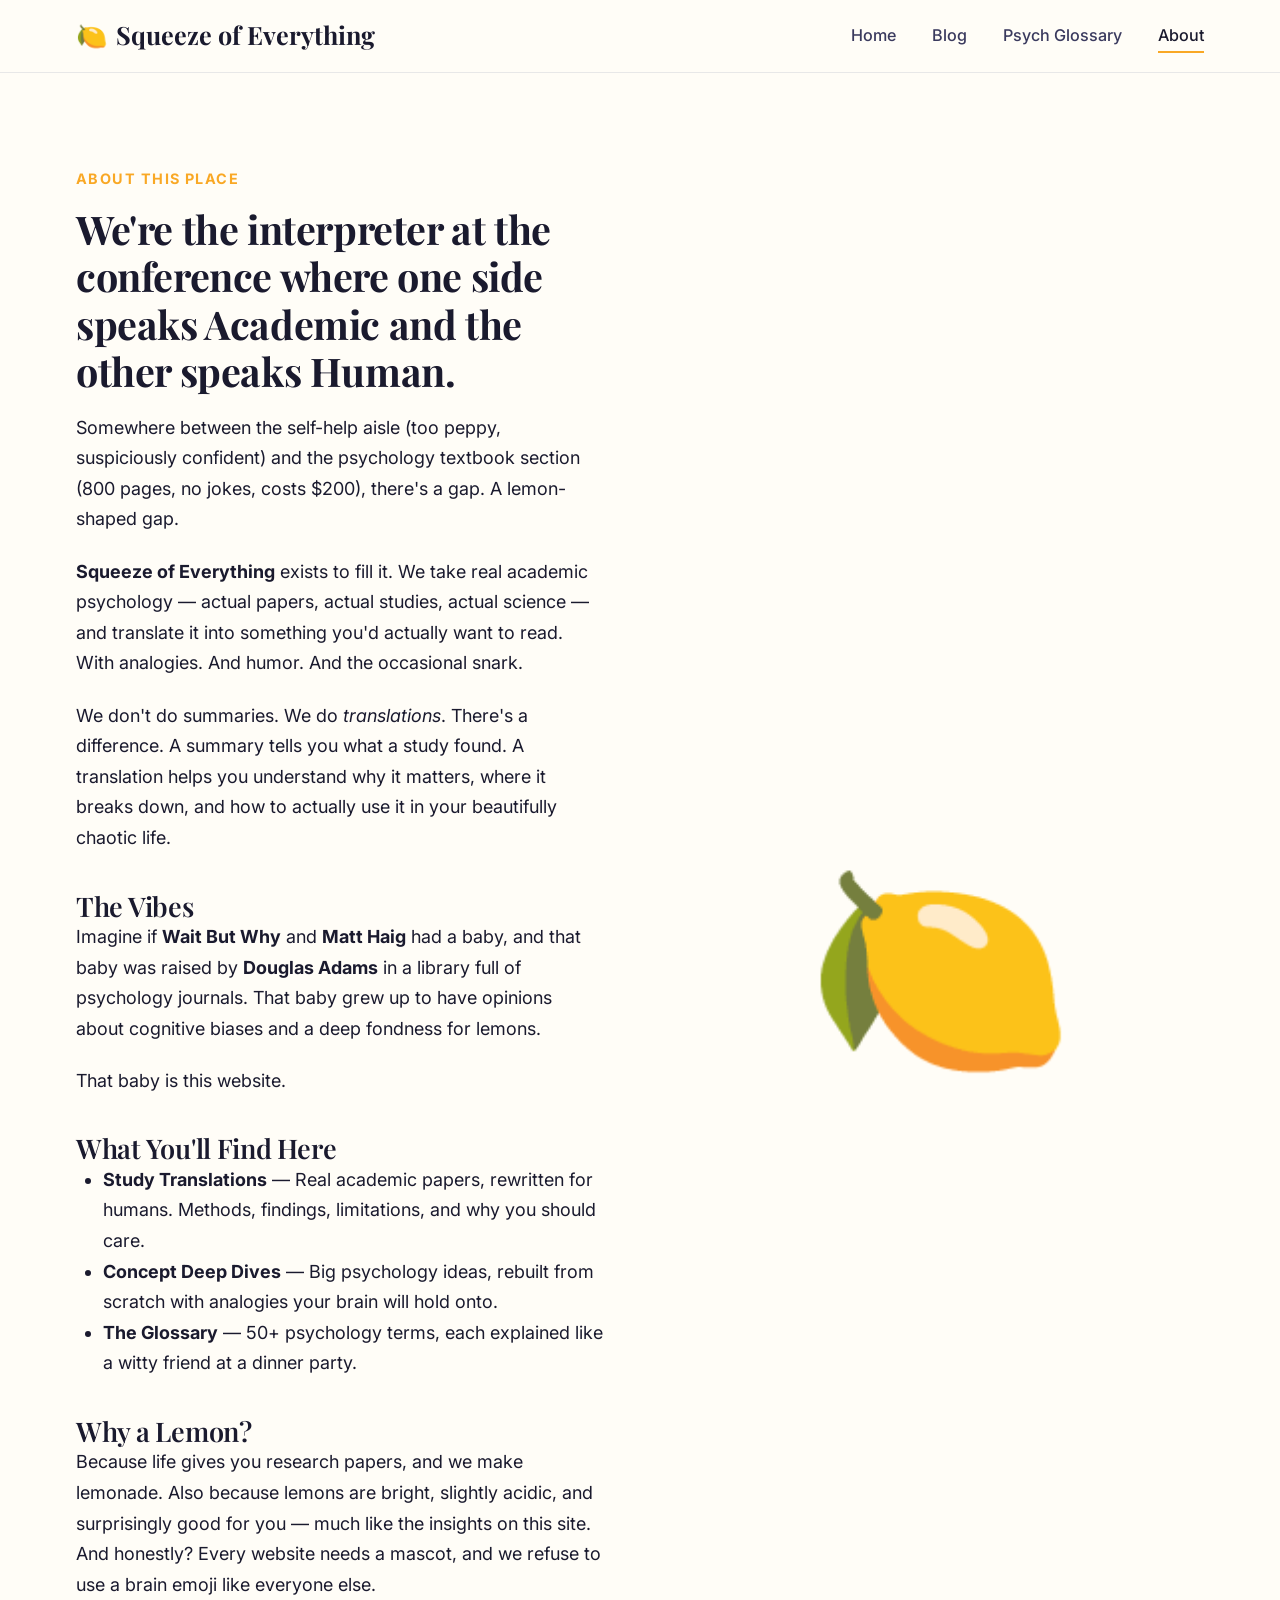
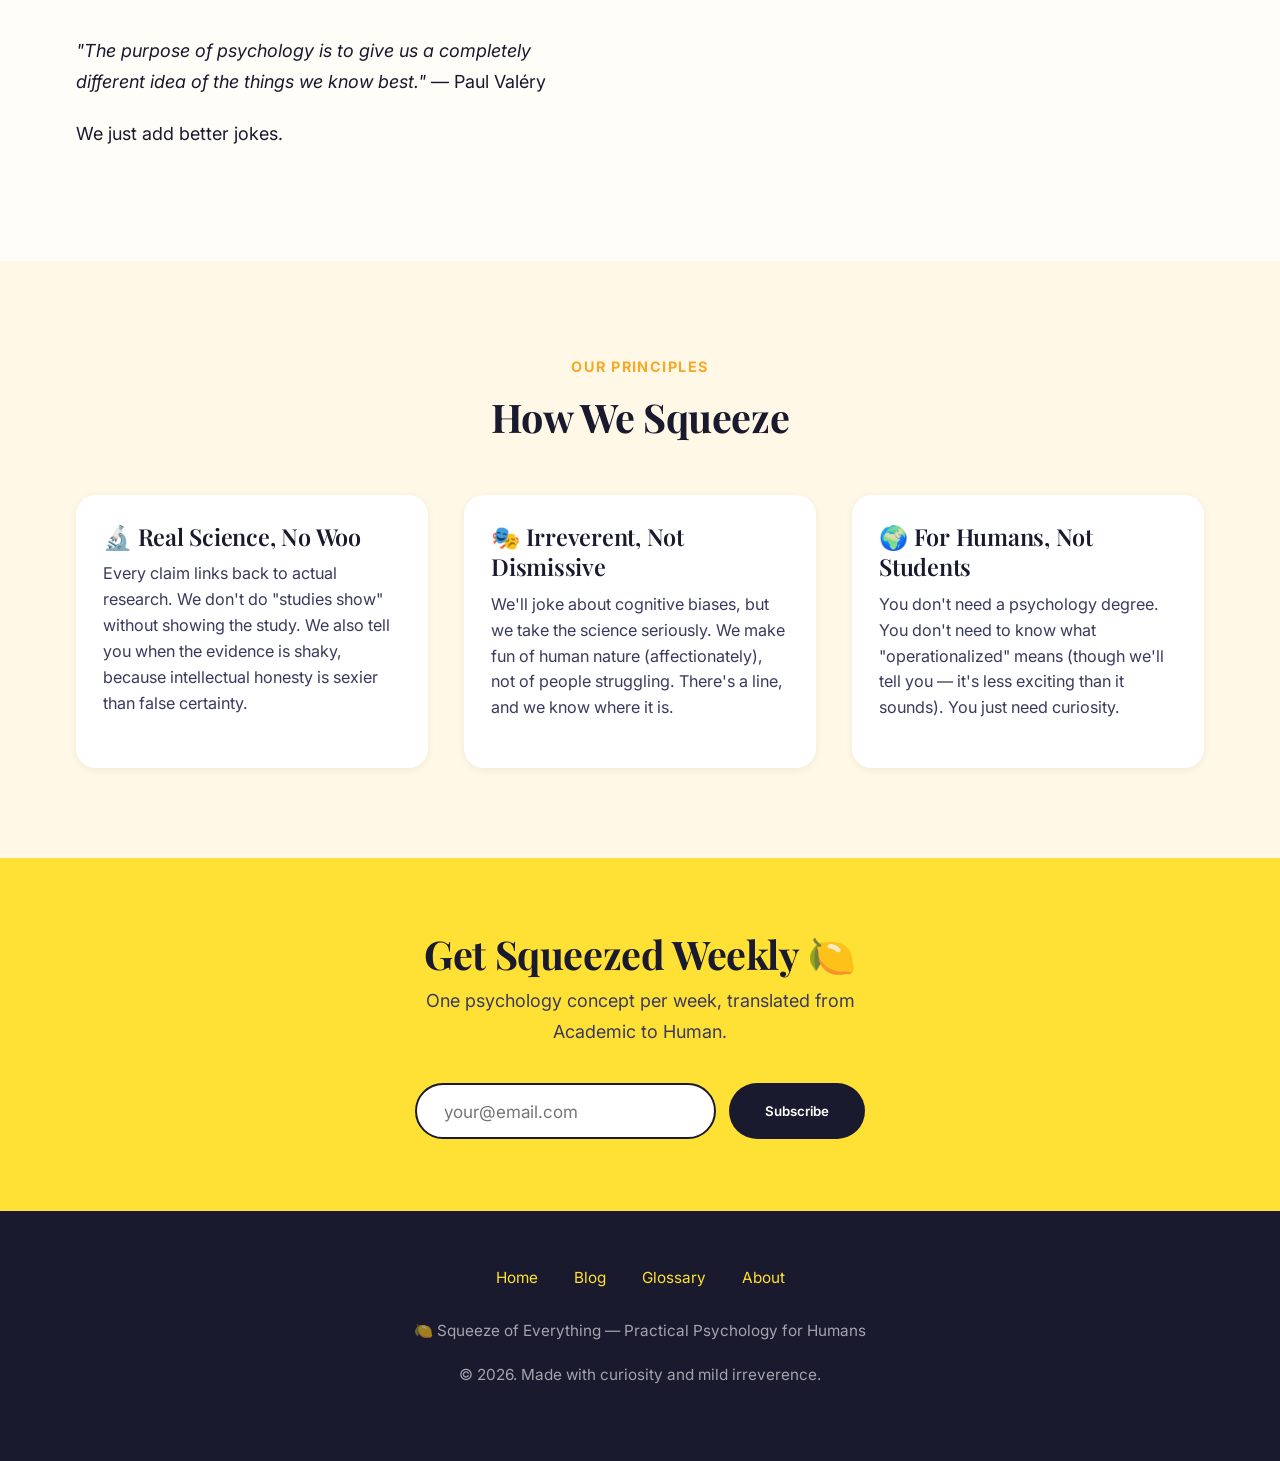
==== about.html @ 8d7f5285 "Initial launch: Squeeze of Everything — Practical Psychology for Humans Complete static website with" ====
<!DOCTYPE html>
<html lang="en">
<head>
  <meta charset="UTF-8">
  <meta name="viewport" content="width=device-width, initial-scale=1.0">
  <title>About — Squeeze of Everything</title>
  <meta name="description" content="What is Squeeze of Everything? A slightly irreverent psychology site for curious humans.">
  <link rel="preconnect" href="https://fonts.googleapis.com">
  <link rel="preconnect" href="https://fonts.gstatic.com" crossorigin>
  <link href="https://fonts.googleapis.com/css2?family=Inter:wght@400;500;600;700&family=Playfair+Display:wght@600;700;800&display=swap" rel="stylesheet">
  <link rel="stylesheet" href="css/style.css">
  <link rel="icon" href="data:image/svg+xml,<svg xmlns=%22http://www.w3.org/2000/svg%22 viewBox=%220 0 100 100%22><text y=%22.9em%22 font-size=%2290%22>🍋</text></svg>">
</head>
<body>

  <!-- Navigation -->
  <nav class="nav">
    <div class="nav__inner">
      <a href="index.html" class="nav__logo">
        <span>🍋</span> Squeeze of Everything
      </a>
      <button class="nav__toggle" aria-label="Toggle menu" aria-expanded="false">
        <span></span><span></span><span></span>
      </button>
      <ul class="nav__links">
        <li><a href="index.html">Home</a></li>
        <li><a href="blog.html">Blog</a></li>
        <li><a href="glossary.html">Psych Glossary</a></li>
        <li><a href="about.html" class="active">About</a></li>
      </ul>
    </div>
  </nav>

  <!-- About -->
  <section class="section">
    <div class="container">
      <div class="about__content">
        <div class="about__text">
          <span class="section__label">About This Place</span>
          <h2>We're the interpreter at the conference where one side speaks Academic and the other speaks Human.</h2>
          <p>Somewhere between the self-help aisle (too peppy, suspiciously confident) and the psychology textbook section (800 pages, no jokes, costs $200), there's a gap. A lemon-shaped gap.</p>
          <p><strong>Squeeze of Everything</strong> exists to fill it. We take real academic psychology — actual papers, actual studies, actual science — and translate it into something you'd actually want to read. With analogies. And humor. And the occasional snark.</p>
          <p>We don't do summaries. We do <em>translations</em>. There's a difference. A summary tells you what a study found. A translation helps you understand why it matters, where it breaks down, and how to actually use it in your beautifully chaotic life.</p>

          <h3 style="margin-top: 2rem;">The Vibes</h3>
          <p>Imagine if <strong>Wait But Why</strong> and <strong>Matt Haig</strong> had a baby, and that baby was raised by <strong>Douglas Adams</strong> in a library full of psychology journals. That baby grew up to have opinions about cognitive biases and a deep fondness for lemons.</p>
          <p>That baby is this website.</p>

          <h3 style="margin-top: 2rem;">What You'll Find Here</h3>
          <ul style="margin-left: 1.5rem; margin-bottom: 1.5rem;">
            <li><strong>Study Translations</strong> — Real academic papers, rewritten for humans. Methods, findings, limitations, and why you should care.</li>
            <li><strong>Concept Deep Dives</strong> — Big psychology ideas, rebuilt from scratch with analogies your brain will hold onto.</li>
            <li><strong>The Glossary</strong> — 50+ psychology terms, each explained like a witty friend at a dinner party.</li>
          </ul>

          <h3 style="margin-top: 2rem;">Why a Lemon?</h3>
          <p>Because life gives you research papers, and we make lemonade. Also because lemons are bright, slightly acidic, and surprisingly good for you — much like the insights on this site. And honestly? Every website needs a mascot, and we refuse to use a brain emoji like everyone else.</p>

          <p style="margin-top: 2rem;"><em>"The purpose of psychology is to give us a completely different idea of the things we know best."</em> — Paul Valéry</p>
          <p>We just add better jokes.</p>
        </div>
        <div class="about__visual">
          <div class="about__lemon-big">🍋</div>
        </div>
      </div>
    </div>
  </section>

  <!-- Values -->
  <section class="section section--alt">
    <div class="container">
      <div class="section__header">
        <span class="section__label">Our Principles</span>
        <h2>How We Squeeze</h2>
      </div>
      <div class="card-grid">
        <div class="blog-card">
          <div class="blog-card__body">
            <h3 class="blog-card__title">🔬 Real Science, No Woo</h3>
            <p class="blog-card__excerpt">Every claim links back to actual research. We don't do "studies show" without showing the study. We also tell you when the evidence is shaky, because intellectual honesty is sexier than false certainty.</p>
          </div>
        </div>
        <div class="blog-card">
          <div class="blog-card__body">
            <h3 class="blog-card__title">🎭 Irreverent, Not Dismissive</h3>
            <p class="blog-card__excerpt">We'll joke about cognitive biases, but we take the science seriously. We make fun of human nature (affectionately), not of people struggling. There's a line, and we know where it is.</p>
          </div>
        </div>
        <div class="blog-card">
          <div class="blog-card__body">
            <h3 class="blog-card__title">🌍 For Humans, Not Students</h3>
            <p class="blog-card__excerpt">You don't need a psychology degree. You don't need to know what "operationalized" means (though we'll tell you — it's less exciting than it sounds). You just need curiosity.</p>
          </div>
        </div>
      </div>
    </div>
  </section>

  <!-- Newsletter -->
  <section class="newsletter">
    <div class="container">
      <h2>Get Squeezed Weekly 🍋</h2>
      <p>One psychology concept per week, translated from Academic to Human.</p>
      <form class="newsletter__form">
        <input type="email" class="newsletter__input" placeholder="your@email.com" required>
        <button type="submit" class="newsletter__btn">Subscribe</button>
      </form>
    </div>
  </section>

  <!-- Footer -->
  <footer class="footer">
    <div class="container">
      <ul class="footer__links">
        <li><a href="index.html">Home</a></li>
        <li><a href="blog.html">Blog</a></li>
        <li><a href="glossary.html">Glossary</a></li>
        <li><a href="about.html">About</a></li>
      </ul>
      <p>🍋 Squeeze of Everything — Practical Psychology for Humans</p>
      <p style="margin-top: 0.5rem;">© 2026. Made with curiosity and mild irreverence.</p>
    </div>
  </footer>

  <script src="js/main.js"></script>
</body>
</html>
---- css/style.css ----
/* ============================================
   SOE Website — Practical Psychology for Humans
   ============================================ */

/* --- Reset & Base --- */
*, *::before, *::after {
  box-sizing: border-box;
  margin: 0;
  padding: 0;
}

:root {
  --lemon: #FFE135;
  --lemon-light: #FFF9C4;
  --lemon-dark: #F9A825;
  --ink: #1a1a2e;
  --ink-light: #3a3a5e;
  --paper: #FFFDF7;
  --paper-alt: #FFF8E7;
  --accent: #FF6B6B;
  --accent-teal: #2EC4B6;
  --gray-100: #f7f7f7;
  --gray-200: #e8e8e8;
  --gray-400: #999;
  --gray-600: #666;
  --radius: 12px;
  --radius-lg: 20px;
  --shadow-sm: 0 2px 8px rgba(0,0,0,0.06);
  --shadow-md: 0 4px 20px rgba(0,0,0,0.08);
  --shadow-lg: 0 8px 40px rgba(0,0,0,0.12);
  --font-main: 'Inter', -apple-system, BlinkMacSystemFont, 'Segoe UI', sans-serif;
  --font-display: 'Playfair Display', Georgia, serif;
  --font-mono: 'JetBrains Mono', 'Fira Code', monospace;
  --max-width: 1200px;
  --max-width-narrow: 780px;
}

html {
  scroll-behavior: smooth;
  font-size: 18px;
}

body {
  font-family: var(--font-main);
  background: var(--paper);
  color: var(--ink);
  line-height: 1.7;
  -webkit-font-smoothing: antialiased;
}

a {
  color: var(--ink);
  text-decoration: none;
  transition: color 0.2s;
}

img { max-width: 100%; display: block; }

/* --- Typography --- */
h1, h2, h3, h4 {
  font-family: var(--font-display);
  line-height: 1.2;
  letter-spacing: -0.01em;
}

h1 { font-size: 3rem; font-weight: 700; }
h2 { font-size: 2.2rem; font-weight: 700; }
h3 { font-size: 1.5rem; font-weight: 600; }
h4 { font-size: 1.15rem; font-weight: 600; }

p { margin-bottom: 1.2em; }

/* --- Utility --- */
.container {
  max-width: var(--max-width);
  margin: 0 auto;
  padding: 0 2rem;
}

.container--narrow {
  max-width: var(--max-width-narrow);
  margin: 0 auto;
  padding: 0 2rem;
}

.sr-only {
  position: absolute; width: 1px; height: 1px;
  padding: 0; margin: -1px; overflow: hidden;
  clip: rect(0,0,0,0); border: 0;
}

/* --- Navigation --- */
.nav {
  position: sticky;
  top: 0;
  z-index: 100;
  background: rgba(255, 253, 247, 0.92);
  backdrop-filter: blur(12px);
  -webkit-backdrop-filter: blur(12px);
  border-bottom: 1px solid var(--gray-200);
  padding: 0.8rem 0;
}

.nav__inner {
  display: flex;
  align-items: center;
  justify-content: space-between;
  max-width: var(--max-width);
  margin: 0 auto;
  padding: 0 2rem;
}

.nav__logo {
  display: flex;
  align-items: center;
  gap: 0.5rem;
  font-family: var(--font-display);
  font-size: 1.4rem;
  font-weight: 700;
  color: var(--ink);
}

.nav__logo svg {
  width: 36px;
  height: 36px;
}

.nav__links {
  display: flex;
  gap: 2rem;
  list-style: none;
  align-items: center;
}

.nav__links a {
  font-size: 0.9rem;
  font-weight: 500;
  color: var(--ink-light);
  position: relative;
  padding: 0.3rem 0;
}

.nav__links a:hover,
.nav__links a.active {
  color: var(--ink);
}

.nav__links a::after {
  content: '';
  position: absolute;
  bottom: -2px;
  left: 0;
  width: 0;
  height: 2px;
  background: var(--lemon-dark);
  transition: width 0.3s;
}

.nav__links a:hover::after,
.nav__links a.active::after {
  width: 100%;
}

/* Mobile nav */
.nav__toggle {
  display: none;
  background: none;
  border: none;
  cursor: pointer;
  padding: 0.5rem;
}

.nav__toggle span {
  display: block;
  width: 24px;
  height: 2px;
  background: var(--ink);
  margin: 5px 0;
  transition: 0.3s;
}

@media (max-width: 768px) {
  .nav__toggle { display: block; }
  .nav__links {
    display: none;
    position: absolute;
    top: 100%;
    left: 0;
    right: 0;
    flex-direction: column;
    background: var(--paper);
    padding: 1.5rem 2rem;
    gap: 1rem;
    border-bottom: 1px solid var(--gray-200);
    box-shadow: var(--shadow-md);
  }
  .nav__links.open { display: flex; }
}

/* --- Hero --- */
.hero {
  padding: 6rem 0 4rem;
  text-align: center;
  position: relative;
  overflow: hidden;
}

.hero::before {
  content: '';
  position: absolute;
  top: -50%;
  left: -20%;
  width: 140%;
  height: 200%;
  background: radial-gradient(ellipse at center top, var(--lemon-light) 0%, transparent 60%);
  z-index: -1;
}

.hero__lemon {
  font-size: 5rem;
  margin-bottom: 1.5rem;
  display: inline-block;
  animation: float 3s ease-in-out infinite;
}

@keyframes float {
  0%, 100% { transform: translateY(0) rotate(0deg); }
  50% { transform: translateY(-10px) rotate(3deg); }
}

.hero__title {
  font-size: 3.5rem;
  margin-bottom: 1rem;
  background: linear-gradient(135deg, var(--ink) 0%, var(--ink-light) 100%);
  -webkit-background-clip: text;
  -webkit-text-fill-color: transparent;
  background-clip: text;
}

.hero__subtitle {
  font-size: 1.25rem;
  color: var(--ink-light);
  max-width: 600px;
  margin: 0 auto 2.5rem;
  font-weight: 400;
}

.hero__cta {
  display: inline-flex;
  gap: 1rem;
  flex-wrap: wrap;
  justify-content: center;
}

/* --- Buttons --- */
.btn {
  display: inline-flex;
  align-items: center;
  gap: 0.5rem;
  padding: 0.85rem 2rem;
  border-radius: 50px;
  font-family: var(--font-main);
  font-size: 0.95rem;
  font-weight: 600;
  border: none;
  cursor: pointer;
  transition: all 0.3s;
}

.btn--primary {
  background: var(--lemon);
  color: var(--ink);
  box-shadow: 0 4px 14px rgba(255, 225, 53, 0.4);
}

.btn--primary:hover {
  background: var(--lemon-dark);
  transform: translateY(-2px);
  box-shadow: 0 6px 20px rgba(255, 225, 53, 0.5);
}

.btn--secondary {
  background: transparent;
  color: var(--ink);
  border: 2px solid var(--gray-200);
}

.btn--secondary:hover {
  border-color: var(--ink);
  transform: translateY(-2px);
}

/* --- Section --- */
.section {
  padding: 5rem 0;
}

.section--alt {
  background: var(--paper-alt);
}

.section__header {
  text-align: center;
  margin-bottom: 3rem;
}

.section__header h2 {
  margin-bottom: 0.75rem;
}

.section__header p {
  color: var(--ink-light);
  font-size: 1.1rem;
  max-width: 550px;
  margin: 0 auto;
}

.section__label {
  display: inline-block;
  font-size: 0.8rem;
  font-weight: 700;
  text-transform: uppercase;
  letter-spacing: 0.1em;
  color: var(--lemon-dark);
  margin-bottom: 0.75rem;
}

/* --- Card Grid --- */
.card-grid {
  display: grid;
  grid-template-columns: repeat(auto-fill, minmax(340px, 1fr));
  gap: 2rem;
}

@media (max-width: 768px) {
  .card-grid {
    grid-template-columns: 1fr;
  }
}

/* --- Blog Card --- */
.blog-card {
  background: white;
  border-radius: var(--radius-lg);
  overflow: hidden;
  box-shadow: var(--shadow-sm);
  transition: all 0.3s;
  display: flex;
  flex-direction: column;
}

.blog-card:hover {
  transform: translateY(-4px);
  box-shadow: var(--shadow-lg);
}

.blog-card__img {
  height: 200px;
  background-size: cover;
  background-position: center;
  position: relative;
}

.blog-card__tag {
  position: absolute;
  top: 1rem;
  left: 1rem;
  background: var(--lemon);
  color: var(--ink);
  padding: 0.3rem 0.8rem;
  border-radius: 50px;
  font-size: 0.75rem;
  font-weight: 700;
  text-transform: uppercase;
  letter-spacing: 0.05em;
}

.blog-card__body {
  padding: 1.5rem;
  flex: 1;
  display: flex;
  flex-direction: column;
}

.blog-card__title {
  font-family: var(--font-display);
  font-size: 1.3rem;
  margin-bottom: 0.5rem;
  line-height: 1.3;
}

.blog-card__excerpt {
  color: var(--ink-light);
  font-size: 0.9rem;
  line-height: 1.6;
  flex: 1;
}

.blog-card__meta {
  display: flex;
  align-items: center;
  gap: 1rem;
  margin-top: 1rem;
  padding-top: 1rem;
  border-top: 1px solid var(--gray-200);
  font-size: 0.8rem;
  color: var(--gray-400);
}

/* --- Blog Post (Full Article) --- */
.article {
  padding: 4rem 0;
}

.article__header {
  text-align: center;
  margin-bottom: 3rem;
  padding-bottom: 2rem;
  border-bottom: 1px solid var(--gray-200);
}

.article__tag {
  display: inline-block;
  background: var(--lemon);
  color: var(--ink);
  padding: 0.3rem 1rem;
  border-radius: 50px;
  font-size: 0.8rem;
  font-weight: 700;
  text-transform: uppercase;
  letter-spacing: 0.05em;
  margin-bottom: 1.5rem;
}

.article__title {
  font-size: 2.8rem;
  margin-bottom: 1rem;
  max-width: 700px;
  margin-left: auto;
  margin-right: auto;
}

.article__subtitle {
  font-size: 1.2rem;
  color: var(--ink-light);
  max-width: 600px;
  margin: 0 auto 1.5rem;
}

.article__meta {
  font-size: 0.85rem;
  color: var(--gray-400);
}

.article__content {
  font-size: 1.05rem;
  line-height: 1.8;
}

.article__content h2 {
  margin: 2.5rem 0 1rem;
  font-size: 1.8rem;
}

.article__content h3 {
  margin: 2rem 0 0.75rem;
  font-size: 1.3rem;
}

.article__content blockquote {
  border-left: 4px solid var(--lemon);
  padding: 1rem 1.5rem;
  margin: 1.5rem 0;
  background: var(--lemon-light);
  border-radius: 0 var(--radius) var(--radius) 0;
  font-style: italic;
  color: var(--ink-light);
}

.article__content ul, .article__content ol {
  margin: 1rem 0 1.5rem 1.5rem;
}

.article__content li {
  margin-bottom: 0.5rem;
}

.article__content .callout {
  background: var(--paper-alt);
  border: 1px solid var(--gray-200);
  border-radius: var(--radius);
  padding: 1.5rem;
  margin: 2rem 0;
}

.article__content .callout--study {
  border-left: 4px solid var(--accent-teal);
}

.article__content .callout--snarky {
  border-left: 4px solid var(--accent);
}

.article__content .callout__label {
  font-weight: 700;
  font-size: 0.8rem;
  text-transform: uppercase;
  letter-spacing: 0.08em;
  margin-bottom: 0.5rem;
  color: var(--accent-teal);
}

.article__content .callout--snarky .callout__label {
  color: var(--accent);
}

.article__content code {
  font-family: var(--font-mono);
  background: var(--gray-100);
  padding: 0.15em 0.4em;
  border-radius: 4px;
  font-size: 0.88em;
}

/* --- Glossary --- */
.glossary__search {
  max-width: 500px;
  margin: 0 auto 2rem;
}

.glossary__input {
  width: 100%;
  padding: 1rem 1.5rem;
  border: 2px solid var(--gray-200);
  border-radius: 50px;
  font-family: var(--font-main);
  font-size: 1rem;
  background: white;
  transition: border-color 0.3s;
  outline: none;
}

.glossary__input:focus {
  border-color: var(--lemon-dark);
}

.glossary__filter-bar {
  display: flex;
  justify-content: center;
  flex-wrap: wrap;
  gap: 0.5rem;
  margin-bottom: 3rem;
}

.glossary__filter-btn {
  padding: 0.5rem 1.2rem;
  border: 1px solid var(--gray-200);
  border-radius: 50px;
  background: white;
  font-family: var(--font-main);
  font-size: 0.85rem;
  cursor: pointer;
  transition: all 0.2s;
}

.glossary__filter-btn:hover,
.glossary__filter-btn.active {
  background: var(--lemon);
  border-color: var(--lemon);
  color: var(--ink);
}

.glossary__grid {
  display: grid;
  grid-template-columns: repeat(auto-fill, minmax(300px, 1fr));
  gap: 1.5rem;
}

.glossary-card {
  background: white;
  border-radius: var(--radius);
  padding: 1.5rem;
  box-shadow: var(--shadow-sm);
  transition: all 0.3s;
  border-left: 4px solid var(--lemon);
}

.glossary-card:hover {
  box-shadow: var(--shadow-md);
  transform: translateY(-2px);
}

.glossary-card__term {
  font-family: var(--font-display);
  font-size: 1.15rem;
  font-weight: 700;
  margin-bottom: 0.3rem;
}

.glossary-card__aka {
  font-size: 0.8rem;
  color: var(--gray-400);
  font-style: italic;
  margin-bottom: 0.5rem;
}

.glossary-card__def {
  font-size: 0.9rem;
  color: var(--ink-light);
  line-height: 1.5;
  margin-bottom: 0.75rem;
}

.glossary-card__tags {
  display: flex;
  flex-wrap: wrap;
  gap: 0.4rem;
  margin-bottom: 0.75rem;
}

.glossary-card__tag {
  font-size: 0.7rem;
  padding: 0.2rem 0.6rem;
  border-radius: 50px;
  background: var(--lemon-light);
  color: var(--ink-light);
  font-weight: 600;
}

.glossary-card__link {
  font-size: 0.85rem;
  font-weight: 600;
  color: var(--lemon-dark);
  display: inline-flex;
  align-items: center;
  gap: 0.3rem;
}

.glossary-card__link:hover {
  color: var(--ink);
}

/* --- About Section --- */
.about__content {
  display: grid;
  grid-template-columns: 1fr 1fr;
  gap: 4rem;
  align-items: center;
}

.about__text h2 {
  margin-bottom: 1rem;
}

.about__visual {
  display: flex;
  justify-content: center;
  align-items: center;
}

.about__lemon-big {
  font-size: 12rem;
  animation: float 4s ease-in-out infinite;
}

@media (max-width: 768px) {
  .about__content {
    grid-template-columns: 1fr;
    gap: 2rem;
    text-align: center;
  }
  .about__lemon-big { font-size: 8rem; }
}

/* --- Featured / Highlight Strip --- */
.highlight-strip {
  background: var(--ink);
  color: white;
  padding: 3rem 0;
  text-align: center;
}

.highlight-strip h2 {
  color: var(--lemon);
  margin-bottom: 0.5rem;
}

.highlight-strip p {
  color: rgba(255,255,255,0.7);
  max-width: 500px;
  margin: 0 auto;
}

/* --- Newsletter --- */
.newsletter {
  background: var(--lemon);
  padding: 4rem 0;
  text-align: center;
  border-radius: 0;
}

.newsletter h2 {
  margin-bottom: 0.5rem;
}

.newsletter p {
  color: var(--ink-light);
  margin-bottom: 2rem;
  max-width: 450px;
  margin-left: auto;
  margin-right: auto;
}

.newsletter__form {
  display: flex;
  gap: 0.75rem;
  max-width: 450px;
  margin: 0 auto;
  flex-wrap: wrap;
  justify-content: center;
}

.newsletter__input {
  flex: 1;
  min-width: 200px;
  padding: 0.85rem 1.5rem;
  border: 2px solid var(--ink);
  border-radius: 50px;
  font-family: var(--font-main);
  font-size: 0.95rem;
  background: white;
  outline: none;
}

.newsletter__input:focus {
  box-shadow: 0 0 0 3px rgba(26, 26, 46, 0.2);
}

.newsletter__btn {
  padding: 0.85rem 2rem;
  background: var(--ink);
  color: white;
  border: none;
  border-radius: 50px;
  font-family: var(--font-main);
  font-weight: 600;
  cursor: pointer;
  transition: 0.3s;
}

.newsletter__btn:hover {
  background: var(--ink-light);
}

/* --- Footer --- */
.footer {
  background: var(--ink);
  color: rgba(255,255,255,0.6);
  padding: 3rem 0;
  text-align: center;
  font-size: 0.85rem;
}

.footer a {
  color: var(--lemon);
}

.footer a:hover {
  color: white;
}

.footer__links {
  display: flex;
  justify-content: center;
  gap: 2rem;
  list-style: none;
  margin-bottom: 1.5rem;
}

/* --- Reading Time Badge --- */
.reading-time {
  display: inline-flex;
  align-items: center;
  gap: 0.3rem;
  font-size: 0.8rem;
  color: var(--gray-400);
}

/* --- Back Link --- */
.back-link {
  display: inline-flex;
  align-items: center;
  gap: 0.4rem;
  font-size: 0.9rem;
  color: var(--ink-light);
  margin-bottom: 2rem;
  font-weight: 500;
}

.back-link:hover { color: var(--ink); }

/* --- Responsive typography --- */
@media (max-width: 768px) {
  html { font-size: 16px; }
  h1 { font-size: 2.2rem; }
  .hero__title { font-size: 2.5rem; }
  .article__title { font-size: 2rem; }
  .hero { padding: 4rem 0 3rem; }
  .section { padding: 3rem 0; }
}

/* --- Transition for page loads --- */
.fade-in {
  animation: fadeIn 0.5s ease-in;
}

@keyframes fadeIn {
  from { opacity: 0; transform: translateY(10px); }
  to { opacity: 1; transform: translateY(0); }
}
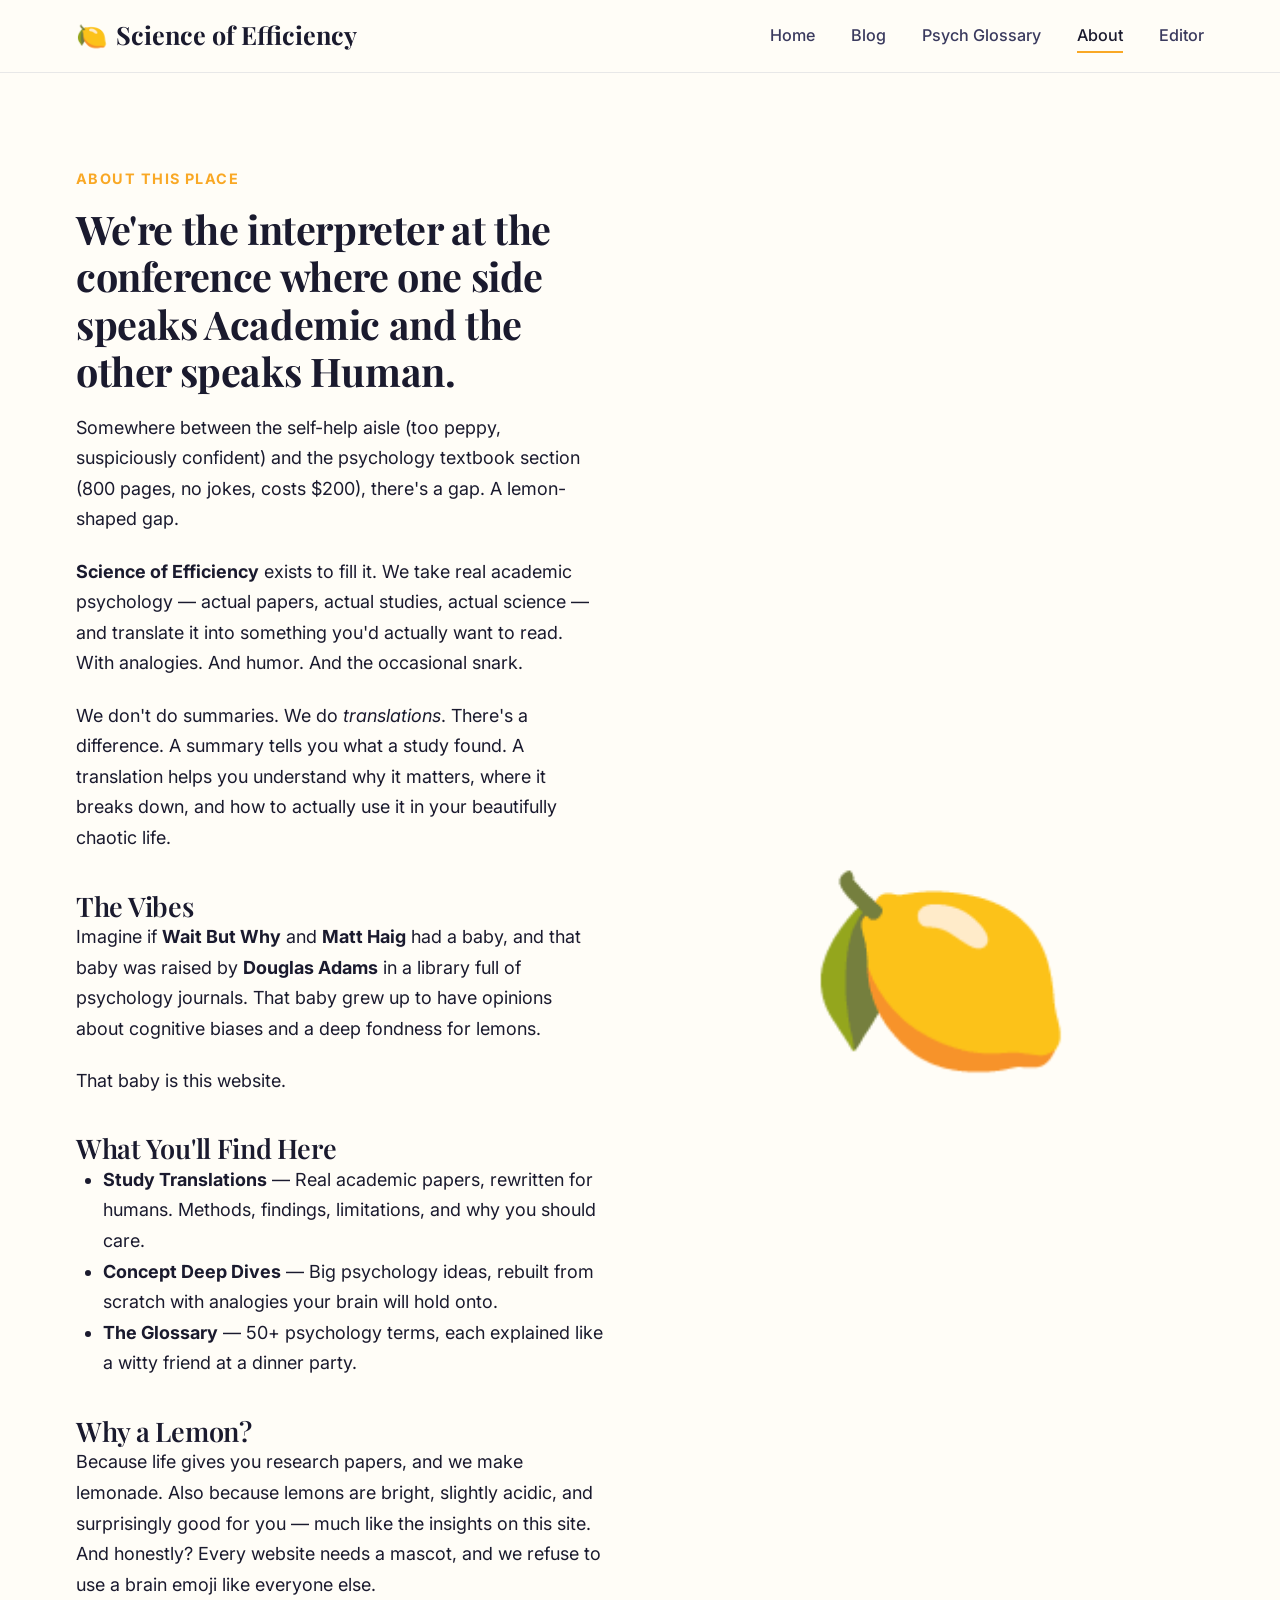
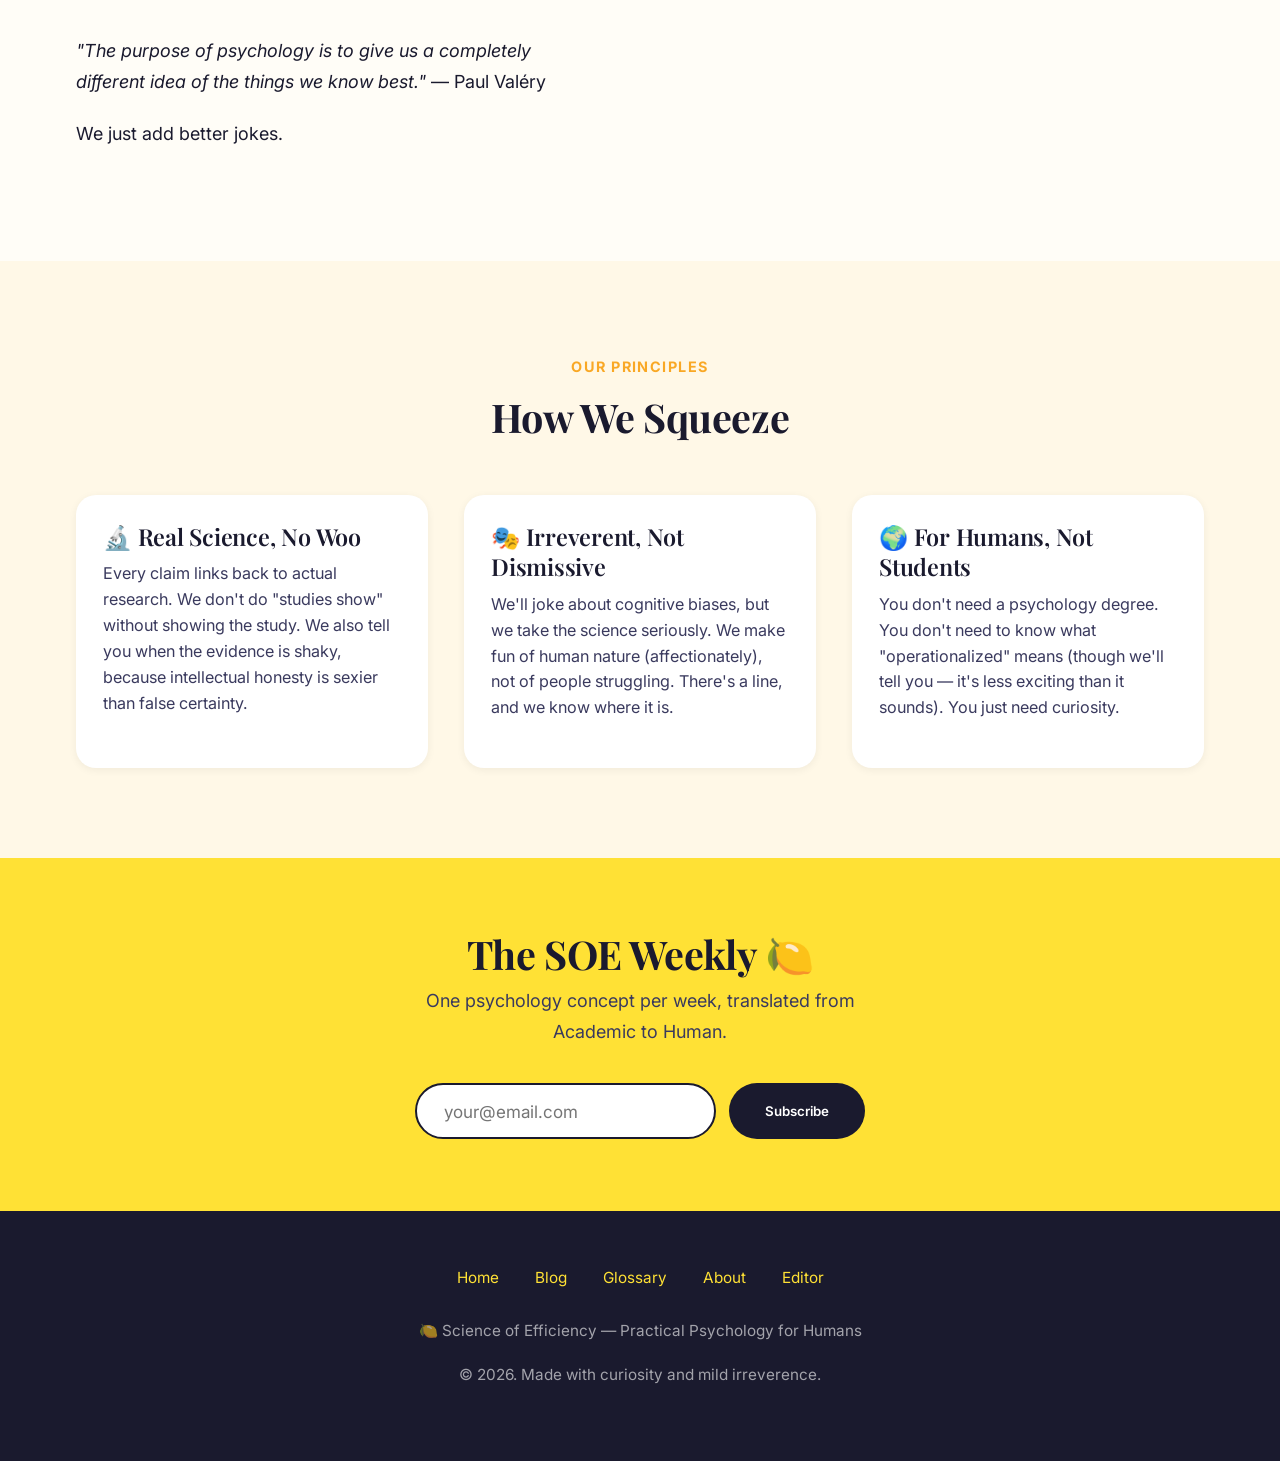
==== commit 927c5eb7: "Rename to Science of Efficiency, redesign homepage, add content editor - Rename "Squeeze of Everythi" ====
--- a/about.html
+++ b/about.html
@@ -3,8 +3,8 @@
 <head>
   <meta charset="UTF-8">
   <meta name="viewport" content="width=device-width, initial-scale=1.0">
-  <title>About — Squeeze of Everything</title>
-  <meta name="description" content="What is Squeeze of Everything? A slightly irreverent psychology site for curious humans.">
+  <title>About — Science of Efficiency</title>
+  <meta name="description" content="Science of Efficiency (SOE): a slightly irreverent psychology site for curious humans.">
   <link rel="preconnect" href="https://fonts.googleapis.com">
   <link rel="preconnect" href="https://fonts.gstatic.com" crossorigin>
   <link href="https://fonts.googleapis.com/css2?family=Inter:wght@400;500;600;700&family=Playfair+Display:wght@600;700;800&display=swap" rel="stylesheet">
@@ -17,7 +17,7 @@
   <nav class="nav">
     <div class="nav__inner">
       <a href="index.html" class="nav__logo">
-        <span>🍋</span> Squeeze of Everything
+        <span>🍋</span> Science of Efficiency
       </a>
       <button class="nav__toggle" aria-label="Toggle menu" aria-expanded="false">
         <span></span><span></span><span></span>
@@ -27,6 +27,7 @@
         <li><a href="blog.html">Blog</a></li>
         <li><a href="glossary.html">Psych Glossary</a></li>
         <li><a href="about.html" class="active">About</a></li>
+        <li><a href="editor.html">Editor</a></li>
       </ul>
     </div>
   </nav>
@@ -39,7 +40,7 @@
           <span class="section__label">About This Place</span>
           <h2>We're the interpreter at the conference where one side speaks Academic and the other speaks Human.</h2>
           <p>Somewhere between the self-help aisle (too peppy, suspiciously confident) and the psychology textbook section (800 pages, no jokes, costs $200), there's a gap. A lemon-shaped gap.</p>
-          <p><strong>Squeeze of Everything</strong> exists to fill it. We take real academic psychology — actual papers, actual studies, actual science — and translate it into something you'd actually want to read. With analogies. And humor. And the occasional snark.</p>
+          <p><strong>Science of Efficiency</strong> exists to fill it. We take real academic psychology — actual papers, actual studies, actual science — and translate it into something you'd actually want to read. With analogies. And humor. And the occasional snark.</p>
           <p>We don't do summaries. We do <em>translations</em>. There's a difference. A summary tells you what a study found. A translation helps you understand why it matters, where it breaks down, and how to actually use it in your beautifully chaotic life.</p>
 
           <h3 style="margin-top: 2rem;">The Vibes</h3>
@@ -99,7 +100,7 @@
   <!-- Newsletter -->
   <section class="newsletter">
     <div class="container">
-      <h2>Get Squeezed Weekly 🍋</h2>
+      <h2>The SOE Weekly 🍋</h2>
       <p>One psychology concept per week, translated from Academic to Human.</p>
       <form class="newsletter__form">
         <input type="email" class="newsletter__input" placeholder="your@email.com" required>
@@ -116,8 +117,9 @@
         <li><a href="blog.html">Blog</a></li>
         <li><a href="glossary.html">Glossary</a></li>
         <li><a href="about.html">About</a></li>
+        <li><a href="editor.html">Editor</a></li>
       </ul>
-      <p>🍋 Squeeze of Everything — Practical Psychology for Humans</p>
+      <p>🍋 Science of Efficiency — Practical Psychology for Humans</p>
       <p style="margin-top: 0.5rem;">© 2026. Made with curiosity and mild irreverence.</p>
     </div>
   </footer>
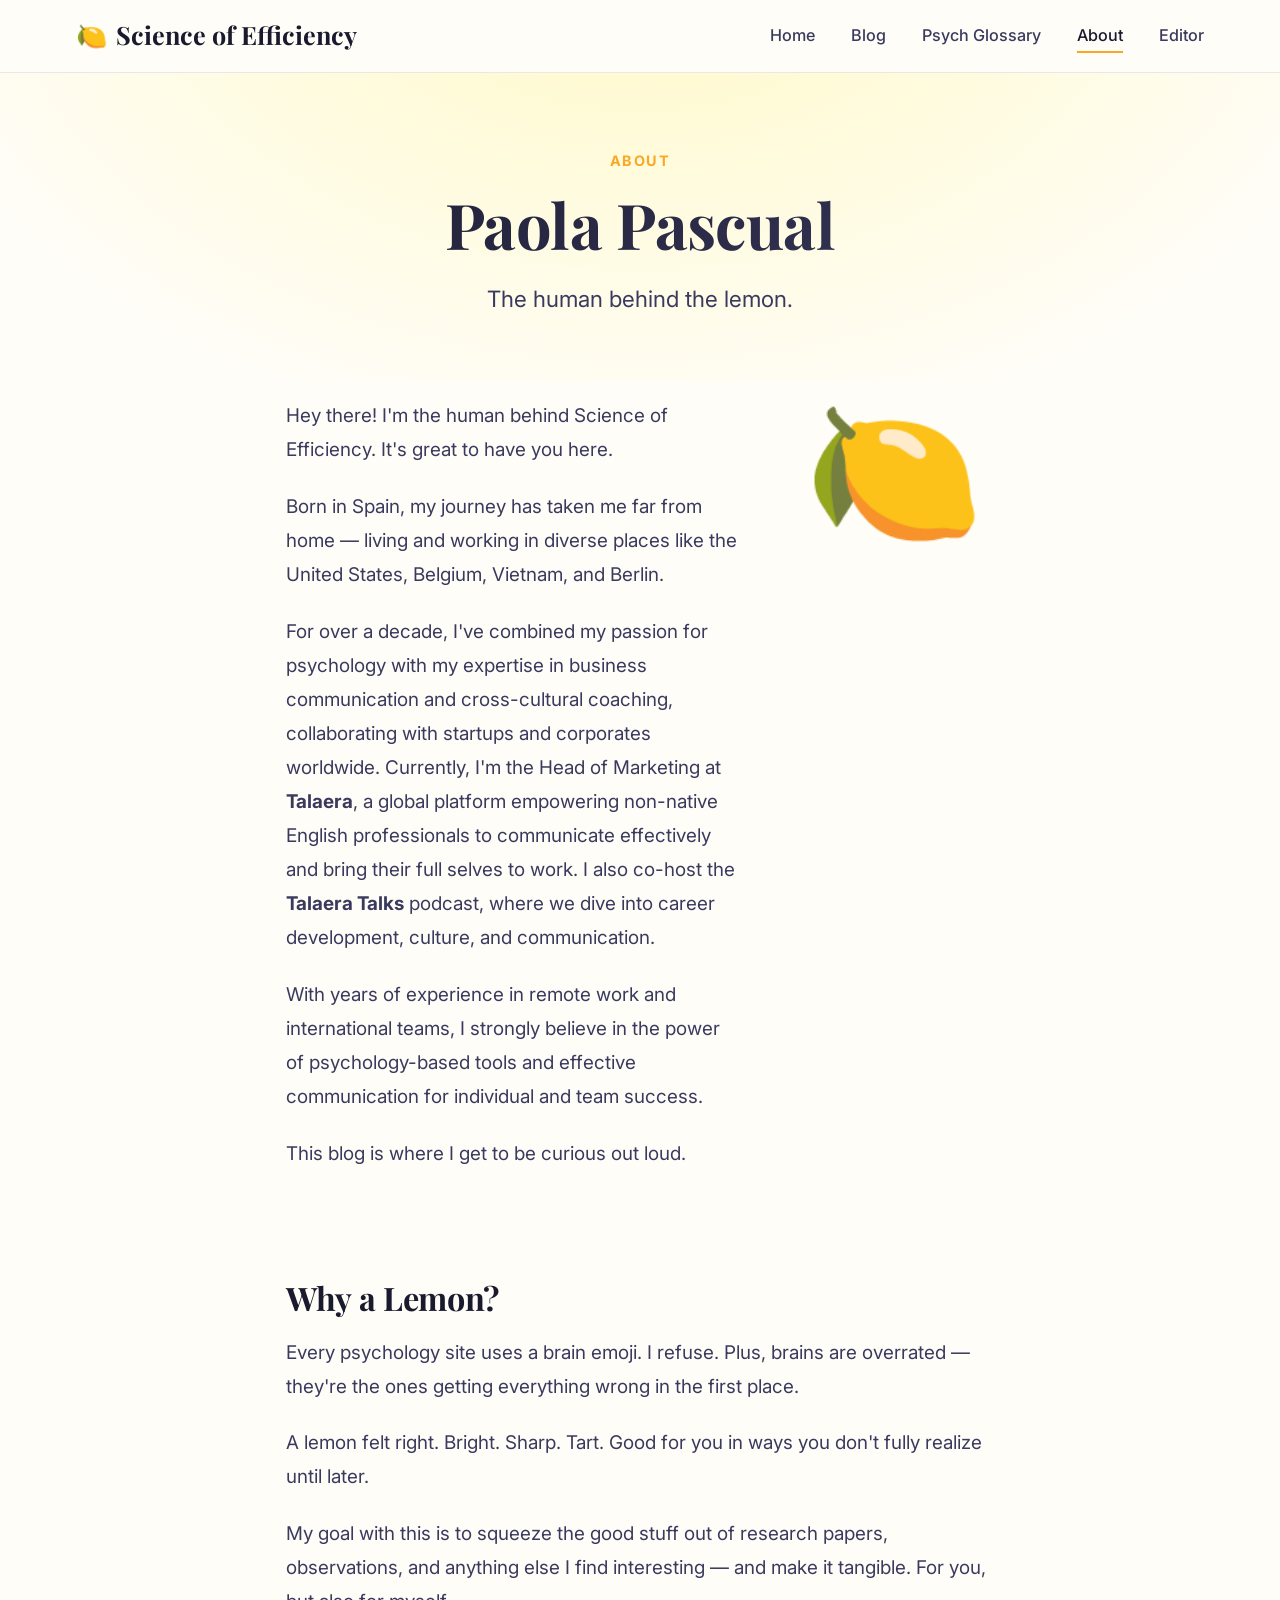
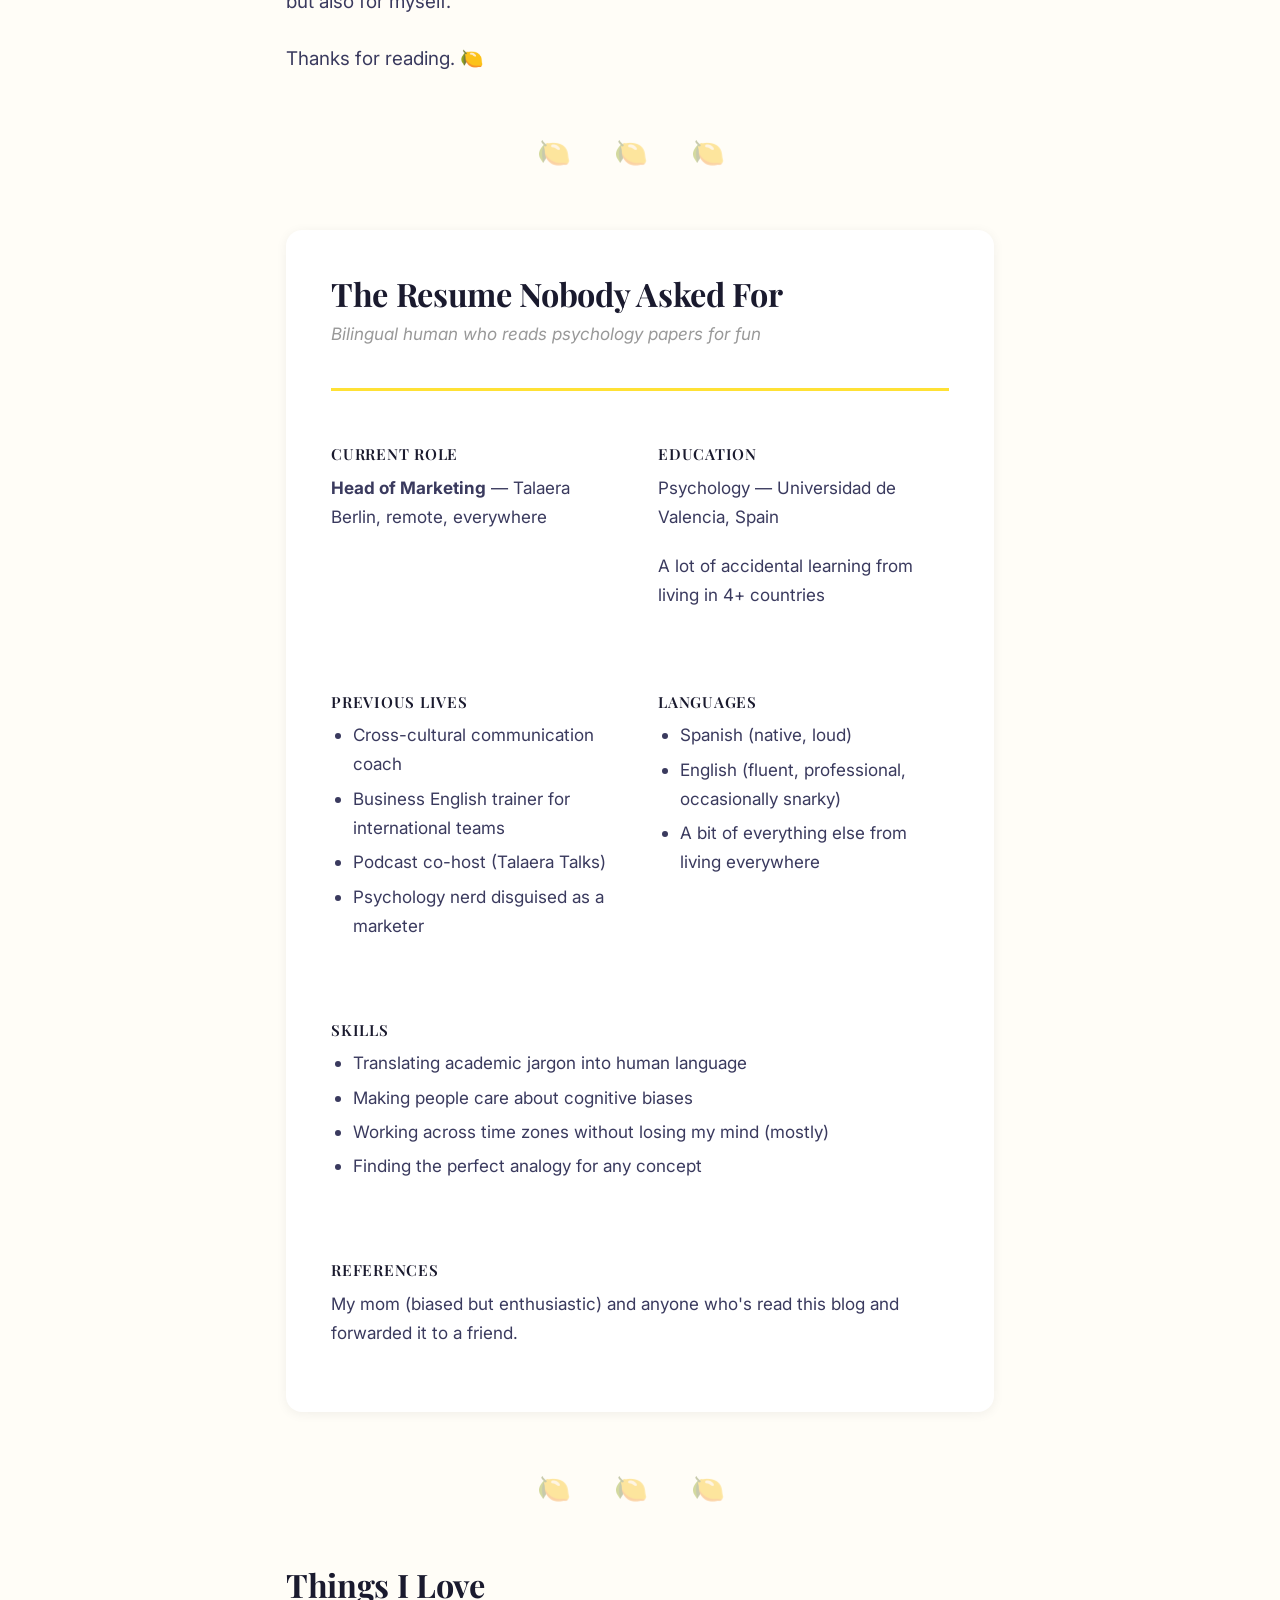
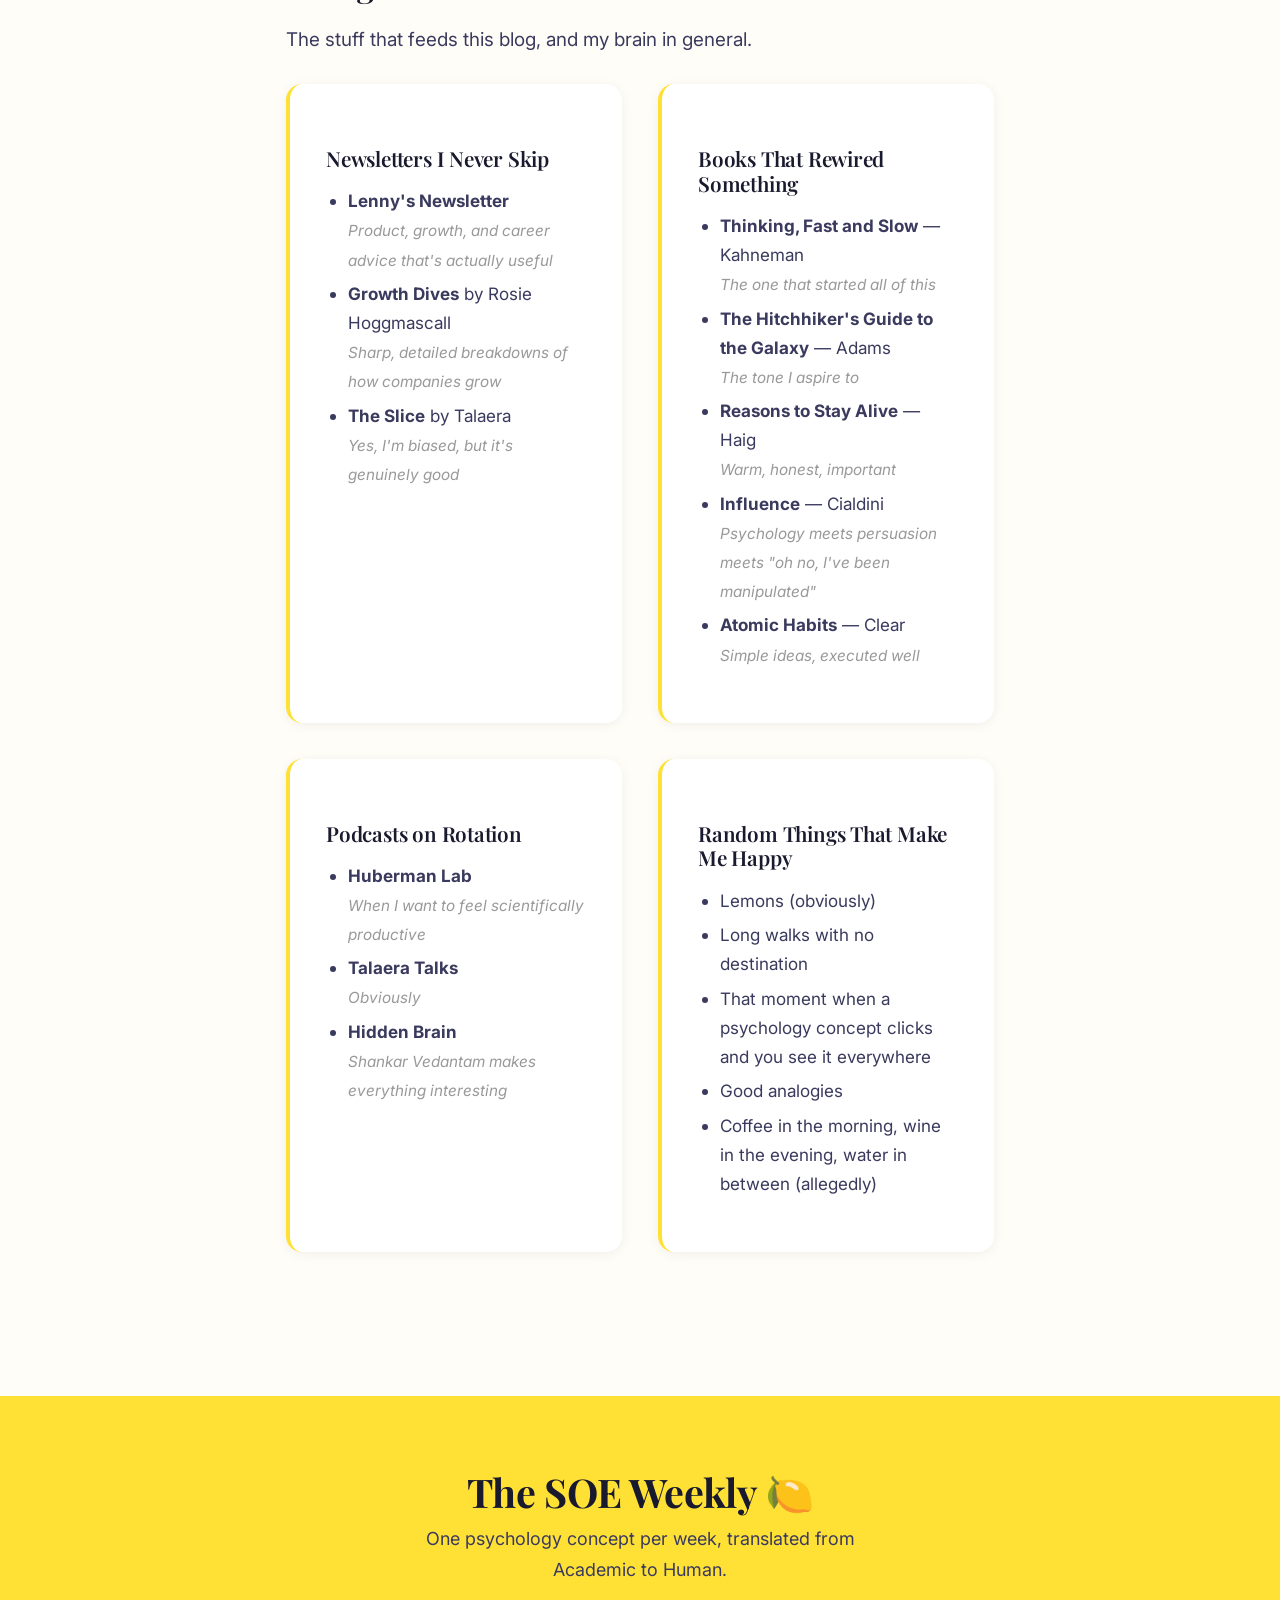
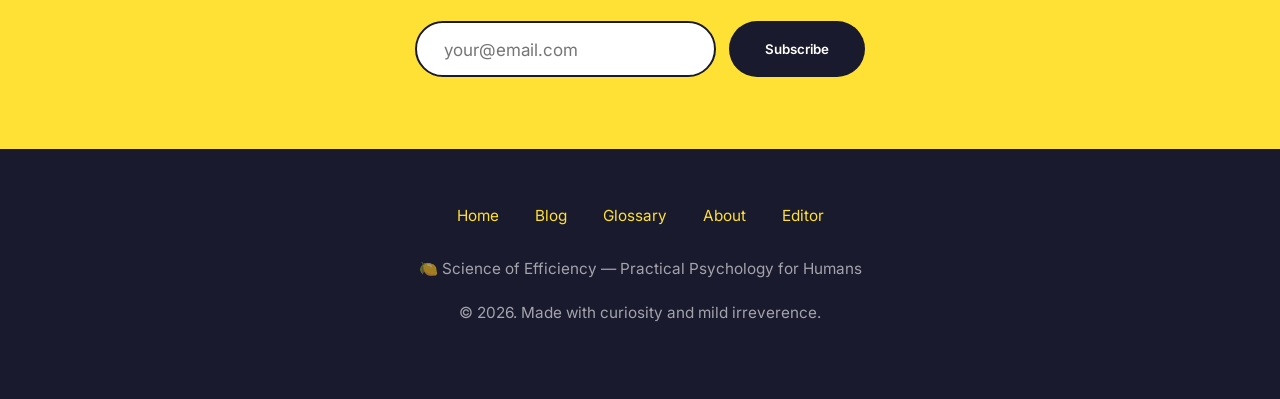
==== commit c5c3017b: "Revamp about page: personal voice, joke CV, things I love section - Rewritten in Paola's actual voic" ====
--- a/about.html
+++ b/about.html
@@ -4,12 +4,47 @@
   <meta charset="UTF-8">
   <meta name="viewport" content="width=device-width, initial-scale=1.0">
   <title>About — Science of Efficiency</title>
-  <meta name="description" content="Science of Efficiency (SOE): a slightly irreverent psychology site for curious humans.">
+  <meta name="description" content="Meet Paola Pascual, the human behind Science of Efficiency. Psychology nerd, cross-cultural communicator, lemon enthusiast.">
   <link rel="preconnect" href="https://fonts.googleapis.com">
   <link rel="preconnect" href="https://fonts.gstatic.com" crossorigin>
   <link href="https://fonts.googleapis.com/css2?family=Inter:wght@400;500;600;700&family=Playfair+Display:wght@600;700;800&display=swap" rel="stylesheet">
   <link rel="stylesheet" href="css/style.css">
   <link rel="icon" href="data:image/svg+xml,<svg xmlns=%22http://www.w3.org/2000/svg%22 viewBox=%220 0 100 100%22><text y=%22.9em%22 font-size=%2290%22>🍋</text></svg>">
+  <style>
+    .about-intro { display: flex; gap: 3rem; align-items: flex-start; margin-bottom: 3rem; }
+    .about-intro__text { flex: 1; }
+    .about-intro__visual { flex: 0 0 200px; text-align: center; }
+    .about-intro__lemon { font-size: 8rem; line-height: 1; }
+    .about-section { margin-bottom: 3rem; }
+    .about-section h2 { font-family: 'Playfair Display', serif; font-size: 1.8rem; margin-bottom: 1rem; }
+    .about-section h3 { font-family: 'Playfair Display', serif; font-size: 1.3rem; margin-top: 1.5rem; margin-bottom: 0.5rem; }
+    .about-section p, .about-section li { font-size: 1.05rem; line-height: 1.8; color: var(--ink-light); }
+    .about-section ul { margin-left: 1.5rem; margin-bottom: 1rem; }
+    .about-section li { margin-bottom: 0.4rem; }
+    .lemon-divider { text-align: center; font-size: 1.5rem; margin: 3rem 0; letter-spacing: 1rem; opacity: 0.4; }
+    .cv { background: white; border-radius: 16px; padding: 2.5rem; box-shadow: 0 2px 12px rgba(0,0,0,0.06); }
+    .cv__header { border-bottom: 3px solid var(--lemon); padding-bottom: 1rem; margin-bottom: 1.5rem; }
+    .cv__header h2 { margin-bottom: 0.3rem; }
+    .cv__header p { font-style: italic; color: var(--gray-400); font-size: 0.95rem; }
+    .cv__grid { display: grid; grid-template-columns: 1fr 1fr; gap: 2rem; }
+    .cv__section h3 { font-family: 'Playfair Display', serif; font-size: 1.1rem; margin-bottom: 0.5rem; color: var(--ink); text-transform: uppercase; letter-spacing: 0.05em; font-size: 0.85rem; }
+    .cv__section p, .cv__section li { font-size: 0.95rem; line-height: 1.7; color: var(--ink-light); }
+    .cv__section ul { margin-left: 1.2rem; }
+    .cv__section li { margin-bottom: 0.3rem; }
+    .cv__full { grid-column: 1 / -1; }
+    .loves-grid { display: grid; grid-template-columns: 1fr 1fr; gap: 2rem; }
+    .loves-card { background: white; border-radius: 16px; padding: 2rem; box-shadow: 0 2px 12px rgba(0,0,0,0.06); border-left: 4px solid var(--lemon); }
+    .loves-card h3 { font-family: 'Playfair Display', serif; font-size: 1.15rem; margin-bottom: 0.8rem; }
+    .loves-card li { font-size: 0.95rem; line-height: 1.7; color: var(--ink-light); margin-bottom: 0.3rem; }
+    .loves-card ul { margin-left: 1.2rem; }
+    .loves-card em { color: var(--gray-400); font-size: 0.85rem; }
+    @media (max-width: 768px) {
+      .about-intro { flex-direction: column-reverse; text-align: center; }
+      .about-intro__visual { flex: none; width: 100%; }
+      .cv__grid { grid-template-columns: 1fr; }
+      .loves-grid { grid-template-columns: 1fr; }
+    }
+  </style>
 </head>
 <body>
 
@@ -32,68 +67,146 @@
     </div>
   </nav>
 
-  <!-- About -->
-  <section class="section">
+  <!-- Hero -->
+  <section class="hero" style="padding: 4rem 0 1rem;">
     <div class="container">
-      <div class="about__content">
-        <div class="about__text">
-          <span class="section__label">About This Place</span>
-          <h2>We're the interpreter at the conference where one side speaks Academic and the other speaks Human.</h2>
-          <p>Somewhere between the self-help aisle (too peppy, suspiciously confident) and the psychology textbook section (800 pages, no jokes, costs $200), there's a gap. A lemon-shaped gap.</p>
-          <p><strong>Science of Efficiency</strong> exists to fill it. We take real academic psychology — actual papers, actual studies, actual science — and translate it into something you'd actually want to read. With analogies. And humor. And the occasional snark.</p>
-          <p>We don't do summaries. We do <em>translations</em>. There's a difference. A summary tells you what a study found. A translation helps you understand why it matters, where it breaks down, and how to actually use it in your beautifully chaotic life.</p>
-
-          <h3 style="margin-top: 2rem;">The Vibes</h3>
-          <p>Imagine if <strong>Wait But Why</strong> and <strong>Matt Haig</strong> had a baby, and that baby was raised by <strong>Douglas Adams</strong> in a library full of psychology journals. That baby grew up to have opinions about cognitive biases and a deep fondness for lemons.</p>
-          <p>That baby is this website.</p>
-
-          <h3 style="margin-top: 2rem;">What You'll Find Here</h3>
-          <ul style="margin-left: 1.5rem; margin-bottom: 1.5rem;">
-            <li><strong>Study Translations</strong> — Real academic papers, rewritten for humans. Methods, findings, limitations, and why you should care.</li>
-            <li><strong>Concept Deep Dives</strong> — Big psychology ideas, rebuilt from scratch with analogies your brain will hold onto.</li>
-            <li><strong>The Glossary</strong> — 50+ psychology terms, each explained like a witty friend at a dinner party.</li>
-          </ul>
-
-          <h3 style="margin-top: 2rem;">Why a Lemon?</h3>
-          <p>Because life gives you research papers, and we make lemonade. Also because lemons are bright, slightly acidic, and surprisingly good for you — much like the insights on this site. And honestly? Every website needs a mascot, and we refuse to use a brain emoji like everyone else.</p>
-
-          <p style="margin-top: 2rem;"><em>"The purpose of psychology is to give us a completely different idea of the things we know best."</em> — Paul Valéry</p>
-          <p>We just add better jokes.</p>
-        </div>
-        <div class="about__visual">
-          <div class="about__lemon-big">🍋</div>
-        </div>
-      </div>
+      <span class="section__label">About</span>
+      <h1 class="hero__title">Paola Pascual</h1>
+      <p class="hero__subtitle">The human behind the lemon.</p>
     </div>
   </section>
 
-  <!-- Values -->
-  <section class="section section--alt">
-    <div class="container">
-      <div class="section__header">
-        <span class="section__label">Our Principles</span>
-        <h2>How We Squeeze</h2>
-      </div>
-      <div class="card-grid">
-        <div class="blog-card">
-          <div class="blog-card__body">
-            <h3 class="blog-card__title">🔬 Real Science, No Woo</h3>
-            <p class="blog-card__excerpt">Every claim links back to actual research. We don't do "studies show" without showing the study. We also tell you when the evidence is shaky, because intellectual honesty is sexier than false certainty.</p>
-          </div>
-        </div>
-        <div class="blog-card">
-          <div class="blog-card__body">
-            <h3 class="blog-card__title">🎭 Irreverent, Not Dismissive</h3>
-            <p class="blog-card__excerpt">We'll joke about cognitive biases, but we take the science seriously. We make fun of human nature (affectionately), not of people struggling. There's a line, and we know where it is.</p>
-          </div>
-        </div>
-        <div class="blog-card">
-          <div class="blog-card__body">
-            <h3 class="blog-card__title">🌍 For Humans, Not Students</h3>
-            <p class="blog-card__excerpt">You don't need a psychology degree. You don't need to know what "operationalized" means (though we'll tell you — it's less exciting than it sounds). You just need curiosity.</p>
-          </div>
-        </div>
-      </div>
+  <!-- Intro -->
+  <section class="section" style="padding-top: 1rem;">
+    <div class="container container--narrow">
+
+      <div class="about-intro">
+        <div class="about-intro__text">
+          <div class="about-section">
+            <p>Hey there! I'm the human behind Science of Efficiency. It's great to have you here.</p>
+            <p>Born in Spain, my journey has taken me far from home — living and working in diverse places like the United States, Belgium, Vietnam, and Berlin.</p>
+            <p>For over a decade, I've combined my passion for psychology with my expertise in business communication and cross-cultural coaching, collaborating with startups and corporates worldwide. Currently, I'm the Head of Marketing at <strong>Talaera</strong>, a global platform empowering non-native English professionals to communicate effectively and bring their full selves to work. I also co-host the <strong>Talaera Talks</strong> podcast, where we dive into career development, culture, and communication.</p>
+            <p>With years of experience in remote work and international teams, I strongly believe in the power of psychology-based tools and effective communication for individual and team success.</p>
+            <p>This blog is where I get to be curious out loud.</p>
+          </div>
+        </div>
+        <div class="about-intro__visual">
+          <div class="about-intro__lemon">🍋</div>
+        </div>
+      </div>
+
+      <!-- Why a Lemon -->
+      <div class="about-section">
+        <h2>Why a Lemon?</h2>
+        <p>Every psychology site uses a brain emoji. I refuse. Plus, brains are overrated — they're the ones getting everything wrong in the first place.</p>
+        <p>A lemon felt right. Bright. Sharp. Tart. Good for you in ways you don't fully realize until later.</p>
+        <p>My goal with this is to squeeze the good stuff out of research papers, observations, and anything else I find interesting — and make it tangible. For you, but also for myself.</p>
+        <p>Thanks for reading. 🍋</p>
+      </div>
+
+      <div class="lemon-divider">🍋 🍋 🍋</div>
+
+      <!-- CV -->
+      <div class="about-section">
+        <div class="cv">
+          <div class="cv__header">
+            <h2>The Resume Nobody Asked For</h2>
+            <p>Bilingual human who reads psychology papers for fun</p>
+          </div>
+          <div class="cv__grid">
+            <div class="cv__section">
+              <h3>Current Role</h3>
+              <p><strong>Head of Marketing</strong> — Talaera<br>Berlin, remote, everywhere</p>
+            </div>
+            <div class="cv__section">
+              <h3>Education</h3>
+              <p>Psychology — Universidad de Valencia, Spain</p>
+              <p>A lot of accidental learning from living in 4+ countries</p>
+            </div>
+            <div class="cv__section">
+              <h3>Previous Lives</h3>
+              <ul>
+                <li>Cross-cultural communication coach</li>
+                <li>Business English trainer for international teams</li>
+                <li>Podcast co-host (Talaera Talks)</li>
+                <li>Psychology nerd disguised as a marketer</li>
+              </ul>
+            </div>
+            <div class="cv__section">
+              <h3>Languages</h3>
+              <ul>
+                <li>Spanish (native, loud)</li>
+                <li>English (fluent, professional, occasionally snarky)</li>
+                <li>A bit of everything else from living everywhere</li>
+              </ul>
+            </div>
+            <div class="cv__section cv__full">
+              <h3>Skills</h3>
+              <ul>
+                <li>Translating academic jargon into human language</li>
+                <li>Making people care about cognitive biases</li>
+                <li>Working across time zones without losing my mind (mostly)</li>
+                <li>Finding the perfect analogy for any concept</li>
+              </ul>
+            </div>
+            <div class="cv__section cv__full">
+              <h3>References</h3>
+              <p>My mom (biased but enthusiastic) and anyone who's read this blog and forwarded it to a friend.</p>
+            </div>
+          </div>
+        </div>
+      </div>
+
+      <div class="lemon-divider">🍋 🍋 🍋</div>
+
+      <!-- Things I Love -->
+      <div class="about-section">
+        <h2>Things I Love</h2>
+        <p style="margin-bottom: 1.5rem; color: var(--ink-light);">The stuff that feeds this blog, and my brain in general.</p>
+
+        <div class="loves-grid">
+          <div class="loves-card">
+            <h3>Newsletters I Never Skip</h3>
+            <ul>
+              <li><strong>Lenny's Newsletter</strong> <br><em>Product, growth, and career advice that's actually useful</em></li>
+              <li><strong>Growth Dives</strong> by Rosie Hoggmascall <br><em>Sharp, detailed breakdowns of how companies grow</em></li>
+              <li><strong>The Slice</strong> by Talaera <br><em>Yes, I'm biased, but it's genuinely good</em></li>
+            </ul>
+          </div>
+
+          <div class="loves-card">
+            <h3>Books That Rewired Something</h3>
+            <ul>
+              <li><strong>Thinking, Fast and Slow</strong> — Kahneman <br><em>The one that started all of this</em></li>
+              <li><strong>The Hitchhiker's Guide to the Galaxy</strong> — Adams <br><em>The tone I aspire to</em></li>
+              <li><strong>Reasons to Stay Alive</strong> — Haig <br><em>Warm, honest, important</em></li>
+              <li><strong>Influence</strong> — Cialdini <br><em>Psychology meets persuasion meets "oh no, I've been manipulated"</em></li>
+              <li><strong>Atomic Habits</strong> — Clear <br><em>Simple ideas, executed well</em></li>
+            </ul>
+          </div>
+
+          <div class="loves-card">
+            <h3>Podcasts on Rotation</h3>
+            <ul>
+              <li><strong>Huberman Lab</strong> <br><em>When I want to feel scientifically productive</em></li>
+              <li><strong>Talaera Talks</strong> <br><em>Obviously</em></li>
+              <li><strong>Hidden Brain</strong> <br><em>Shankar Vedantam makes everything interesting</em></li>
+            </ul>
+          </div>
+
+          <div class="loves-card">
+            <h3>Random Things That Make Me Happy</h3>
+            <ul>
+              <li>Lemons (obviously)</li>
+              <li>Long walks with no destination</li>
+              <li>That moment when a psychology concept clicks and you see it everywhere</li>
+              <li>Good analogies</li>
+              <li>Coffee in the morning, wine in the evening, water in between (allegedly)</li>
+            </ul>
+          </div>
+        </div>
+      </div>
+
     </div>
   </section>
 
@@ -120,7 +233,7 @@
         <li><a href="editor.html">Editor</a></li>
       </ul>
       <p>🍋 Science of Efficiency — Practical Psychology for Humans</p>
-      <p style="margin-top: 0.5rem;">© 2026. Made with curiosity and mild irreverence.</p>
+      <p style="margin-top: 0.5rem;">&copy; 2026. Made with curiosity and mild irreverence.</p>
     </div>
   </footer>
 
